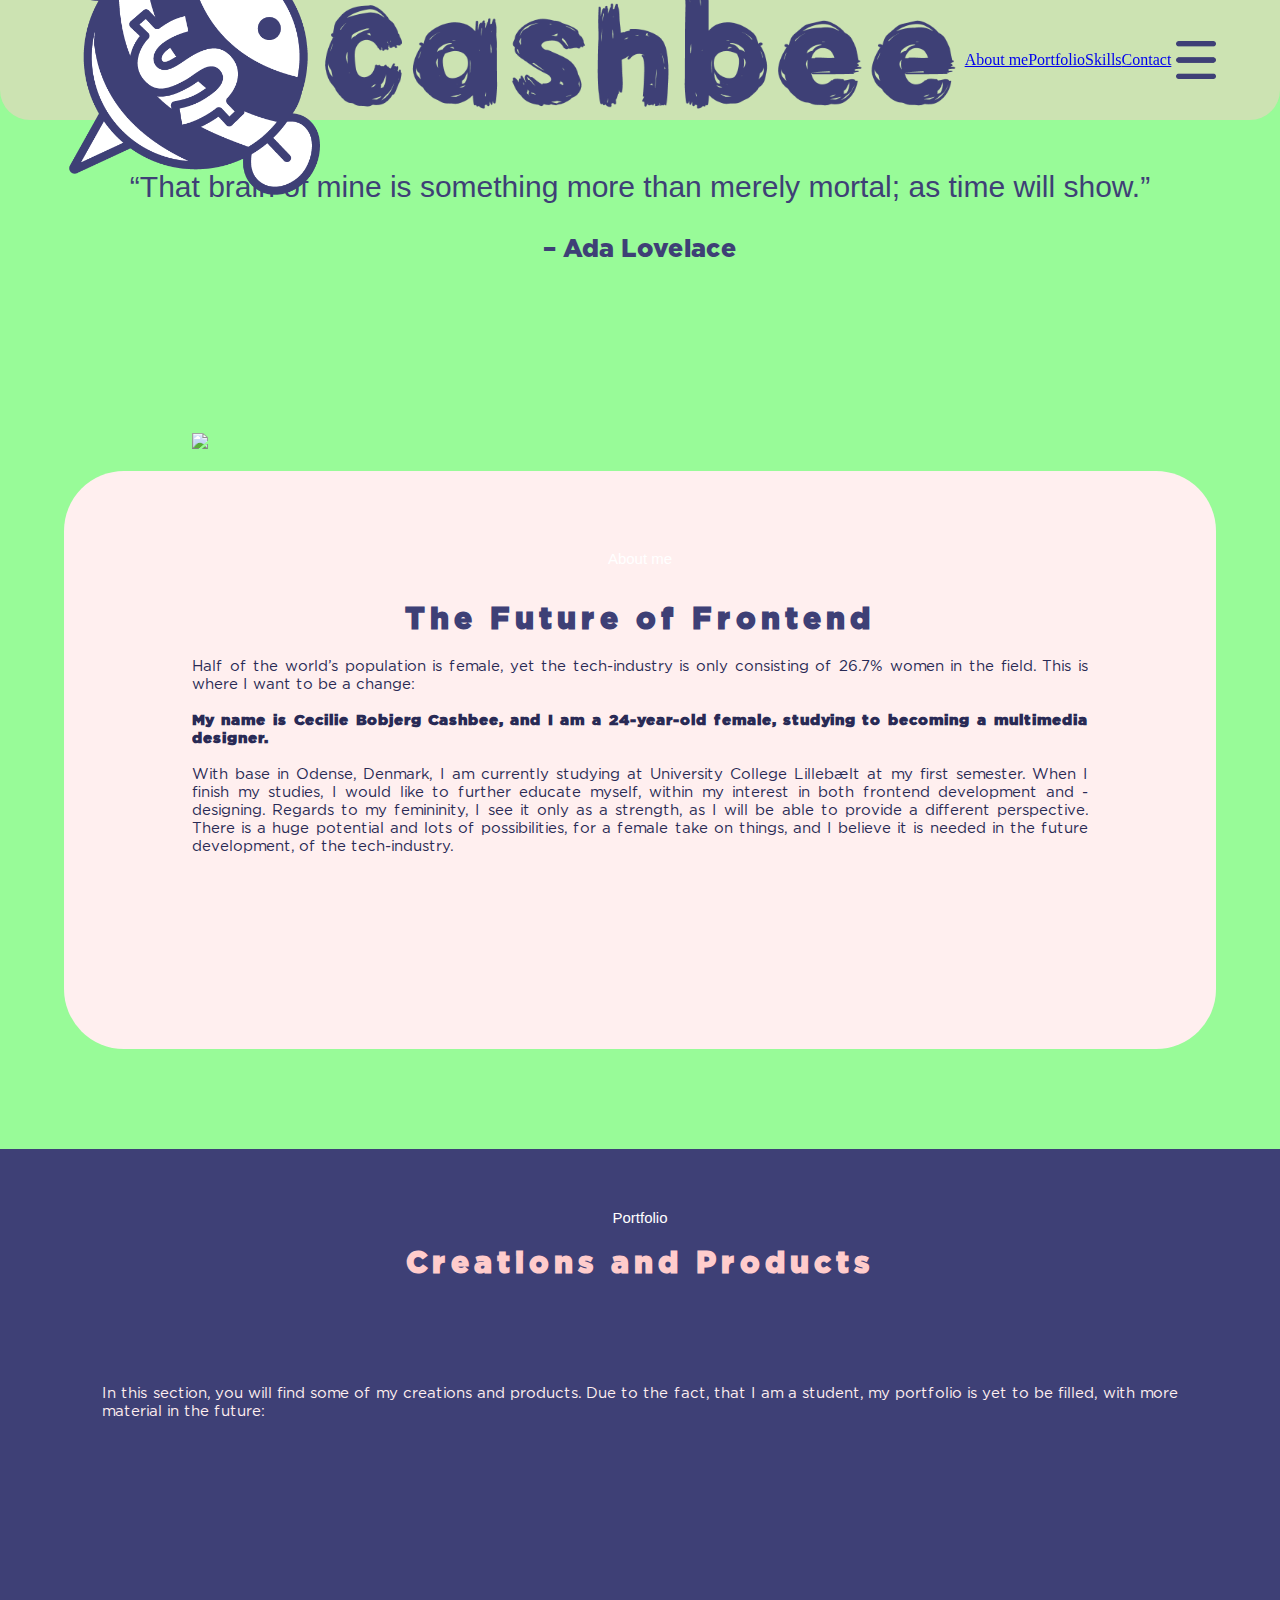
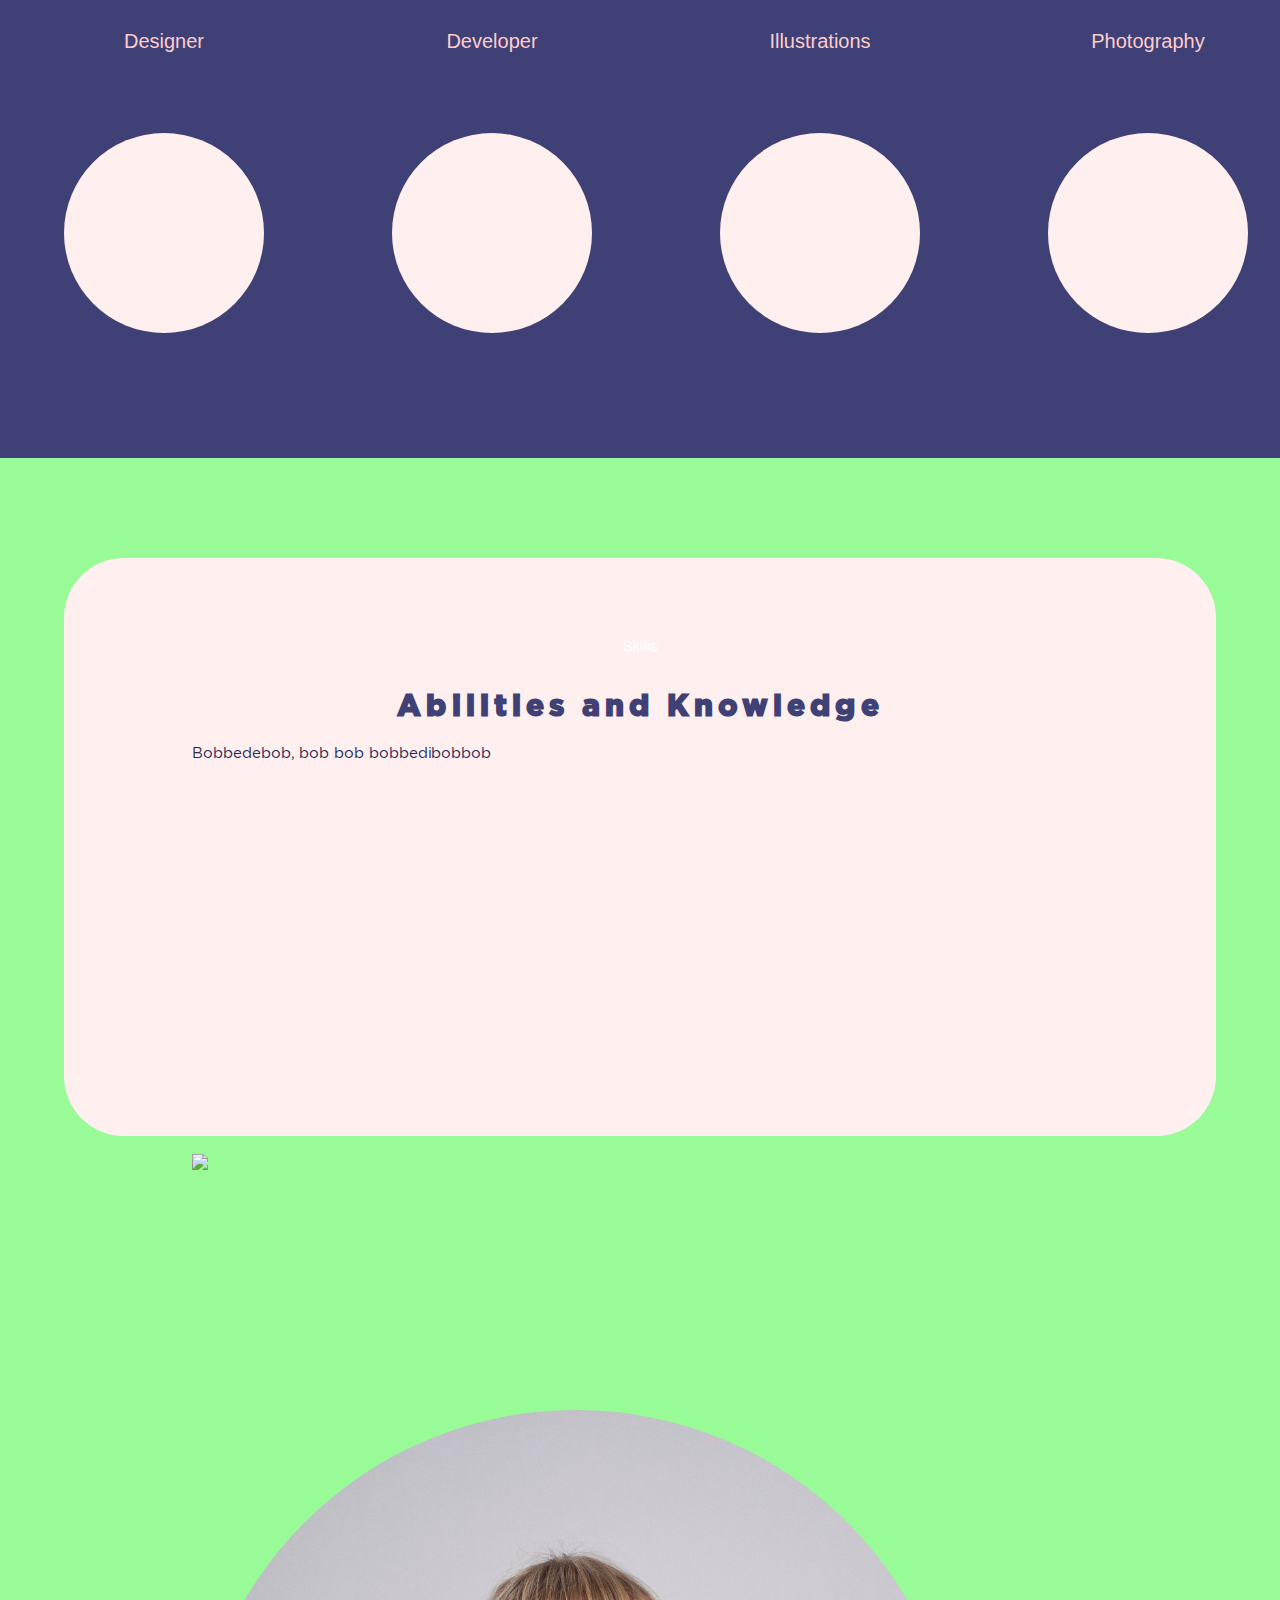
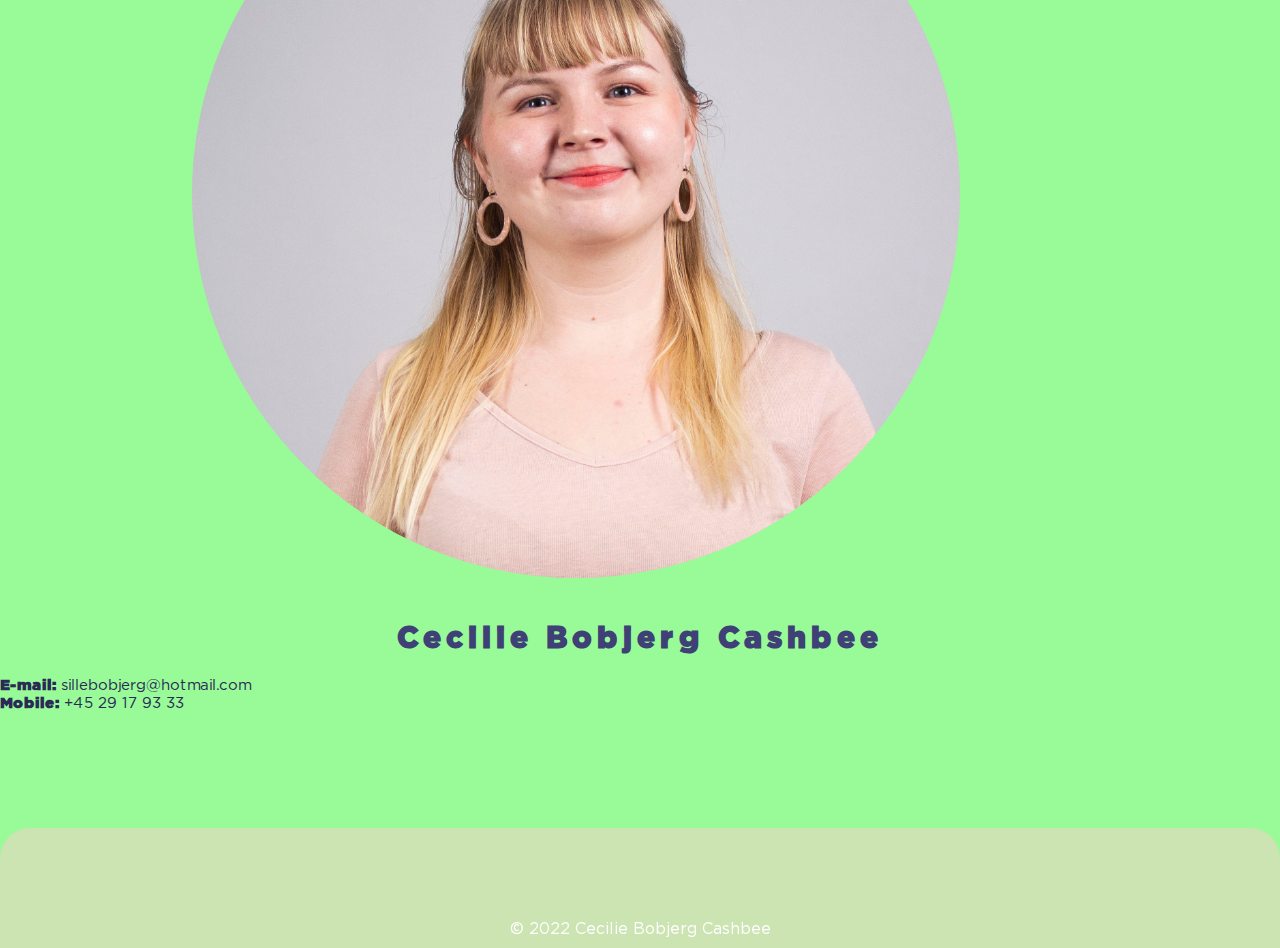
==== index.html @ dd7576c8 "Upload 1" ====
<!DOCTYPE html>
<html lang="en">

    <head>
        <meta charset="UTF-8">
        <meta http-equiv="X-UA-Compatible" content="IE=edge">
        <meta name="viewport" content="width=device-width, initial-scale=1.0">
        <meta name="description" content="Cecilie Bobjerg Cashbees multimediedesigner portfolie"/>

        <title>Frontpage | Cashbee Multimedia Designer</title>

       <link rel="stylesheet" href="style/main.css">
       <link rel="stylesheet" href="style/index.css">

       <script>          /*Font yoenpilsketch – Copy/pasted from Adobe Fonts*/
        (function(d) {
          var config = {
            kitId: 'smv8nkh',
            scriptTimeout: 3000,
            async: true
          },
          h=d.documentElement,t=setTimeout(function(){h.className=h.className.replace(/\bwf-loading\b/g,"")+" wf-inactive";},config.scriptTimeout),tk=d.createElement("script"),f=false,s=d.getElementsByTagName("script")[0],a;h.className+=" wf-loading";tk.src='https://use.typekit.net/'+config.kitId+'.js';tk.async=true;tk.onload=tk.onreadystatechange=function(){a=this.readyState;if(f||a&&a!="complete"&&a!="loaded")return;f=true;clearTimeout(t);try{Typekit.load(config)}catch(e){}};s.parentNode.insertBefore(tk,s)
        })(document);
        </script>
    </head>


    <body>
        <!--Baggrund-->
        <div id="baggrund"></div>

        <!--HEADER-->
        <header>        
            <!--Logo-->
            <a class="logo" href="#"><img id="logo-bee" src="img/logo-bee.png"><img id="logo-text" src="img/logo.png"></a>
            <!--Navigation-->
            <nav>
                <a href="#about-me">About me</a>
                <a href="#portfolio">Portfolio</a>
                <a href="#skills">Skills</a>
                <a id="con-but" href="#contact">Contact</a>
            </nav>
            <!--Burger-->
            <img id="burger" src="img/burger.png"/>   
        </header>

        <main>
            <!--Citat-->
            <p id="citat"><cite>“That brain of mine is something more than merely mortal; as time will show.” </cite> <br><br>– Ada Lovelace</p>
            
            <div class="space"></div>

            <!--About me-->
            <section id="about-me">
                <img class="portraet" src="img/about-me-edit.png">
                <div class="tekstboks1">
                    <h3>About me</h3>
                    <h1>The Future of Frontend</h1>
                    <p>Half of the world’s population is female, yet the tech-industry is only consisting of 26.7% women in the field. 
                        This is where I want to be a change: 
                        <br><br>
                        <b>My name is Cecilie Bobjerg Cashbee, and I am a 24-year-old female, studying to becoming a multimedia 
                        designer.</b>
                        <br><br>
                        With base in Odense, Denmark, I am currently studying at University College Lillebælt at my first semester. 
                        When I finish my studies, I would like to further educate myself, within my interest in both frontend development and -designing. 
                        Regards to my femininity, I see it only as a strength, as I will be able to provide a different perspective. 
                        There is a huge potential and lots of possibilities, for a female take on things, and I believe it is needed in the future development, of the tech-industry.</p>
                </div>
            </section>

            <div class="space"></div>

            <!--Portfolio-->
            <section id="portfolio">
                <div class="tekstboks2">
                    <h3>Portfolio</h3>
                    <h1>Creations and Products</h1>
                    <p>In this section, you will find some of my creations and products. 
                       Due to the fact, that I am a student, my portfolio is yet to be filled, with more material in the future:</p>
                    <!--Slider-->
                    <ul class="slider">
                        <li><h2>Designer</h2>
                            <a href="pages/designer.html">
                                <div class="slid-img"></div>
                            </a>
                        </li>
                        <li><h2>Developer</h2>
                            <a href="pages/developer.html">
                                <div class="slid-img"></div>
                            </a>
                        </li>
                        <li><h2>Illustrations</h2>
                            <a href="pages/illustrations.html">
                                <div class="slid-img"></div>
                            </a>
                        </li>
                        <li><h2>Photography</h2>
                            <a href="pages/photography.html">
                                <div class="slid-img"></div>
                            </a>
                        </li>
                    </ul>
                </div>
            </section>

            <div class="space"></div>

            <!--Skills-->
            <section id="skills">
                <div class="tekstboks1">
                    <h3>Skills</h3>
                    <h1>Abilities and Knowledge</h1>
                    <p>Bobbedebob, bob bob bobbedibobbob</p>
                </div>
                <div>
                    <img class="portraet" src="img/skills-edit.png">
                    <!--<img class="portraet" src="img/skills-frame.png">-->
                </div>
            </section>

            <div class="space2"></div>

            <section id="contact">
                <img class="portraet" id="con-por" src="img/portraet.jpg" alt="portrait">
                <h1>Cecilie Bobjerg Cashbee</h1>
                <p><b>E-mail: </b>sillebobjerg@hotmail.com
                <br><b>Mobile: </b>+45 29 17 93 33</p>
            </section>

            <div class="space"></div>
        </main>
        
        <footer>
            © 2022 Cecilie Bobjerg Cashbee
        </footer>
    </body>
---- style/main.css ----
/*MAIN STYLES*/

/*BODY*/
  *{
    box-sizing: border-box;
  }

  html {
    scroll-behavior: smooth;
  }
  
  body {
    background-color: rgb(255, 228, 228); 
    margin: 0;
    }

  .space {
    height: 100px;
  }

  .space2 {
    height: 200px;
  }
    
  /*Baggrund*/
  #baggrund {
    background-image: url(../img/blomster.png);
    background-repeat: no-repeat;
    background-size: cover;
    position: absolute;
    top: 0;
    z-index: -1;
    width: 100vw;
    height: 150vh;
    mask-image: linear-gradient(black 25%, transparent 50%);
  }


/*TYPOGRAPHY*/

    /*Fonts*/
    @font-face {
      font-family: GothamBook;
      src: url(../font/Gotham-Book.ttf);
    }
    
  @font-face {
      font-family: GothamBookIt;
      src: url(../font/Gotham-BookItalic.ttf);
    }
    
  @font-face {
      font-family: GothamBlack;
      src: url(../font/Gotham-Black.ttf);
    }
    
  @font-face {
      font-family: GothamUltra;
      src: url(../font/Gotham-Ultra.ttf);
    }
  
    /*Text style*/
    h1 {
      font-family: GothamBlack;
      font-size: 30px;
      color: #3E4076;
      letter-spacing: 5px;
      text-align: center;
    }

    h2 {
      font-family: yeonpilsketch,sans-serif;
      font-weight: 400;
      font-style: normal;
      font-size: 20px;
      color: #FFCCCC;
    }

    h3 {
      font-family: yeonpilsketch,sans-serif;
      font-weight: 400;
      font-style: normal;
      font-size: 15px;
      color: white;
      text-align: center;
    }

    p {
      font-family: GothamBook;
      font-size: 15px;
      color: #292A55;

    }

    b {
      font-family: GothamBlack;
    }



  /*HEADER*/    
      header {
        background-color: #ffcccc80;
        position: sticky; 
        backdrop-filter: blur(8px); 
        -webkit-backdrop-filter: blur(8px);

        border-style: none;
        border-bottom-left-radius: 30px;
        border-bottom-right-radius: 30px;

        width: 100vw;
        height: 120px;
        top: 0;
        padding: 50px 5vw;

        display: flex;
        justify-content: space-between;
        align-items: center;
      } 

      /*Logo*/
      .logo {
          display: inline-flex;
          align-items: center;
      }

      #logo-bee {
          width: 20vw;
      }

      #logo-text {
          width: 50vw;
      }

      /*Navigation*/
      nav {
          display: none;
      }
      /*Burger*/
      #burger {
          width: 40px;
      }


      .contact {
        background-color: #FFCCCC;
        border-radius: 60px;
        width: 85vw;
        height: auto;
        margin: auto;
        padding: 5vw;
        display: flex;
        flex-direction: column;
        align-items: center;
    }
  
/*CONTACT*/
    .contact p {
        margin: 8vw;
    }
    
    #con-por {
        border-style: none;
        border-radius: 50%;
        width: 90vw;
    }
    
    .contact h1 {
        font-size: 20px;
    }

/*FOOTER*/
      footer {
        background-color: #ffcccc80;
        backdrop-filter: blur(8px); 
        -webkit-backdrop-filter: blur(8px);

        border-style: none;
        border-top-left-radius: 30px;
        border-top-right-radius: 30px;

        width: 100vw;
        height: 120px;

        font-family: GothamBook;
        color: white;
        display: flex;
        justify-content: center;
        align-items: flex-end;
        padding-bottom: 1vh;
      }
---- style/index.css ----
/*CONTENT STYLES – Index*/

/*Citat*/
    #citat {
        text-align: center;
        color: #3E4076;
        font-family: GothamBlack;
        font-size: 25px;
        margin: 50px;
    }

    cite {
        font-family: yeonpilsketch,sans-serif;
        font-weight: 400;
        font-style: normal;
        font-size: 30px;
    }


/*About me*/
    .portraet {
        width: 100vw;
        height: auto;
        padding: 2vh 15vw;
    }

    .tekstboks1 {
        background-color: #FFEFEF;
        border-radius: 60px;
        width: 90vw;
        height: auto;
        margin: auto;
        padding: 5vw;
        display: flex;
        flex-direction: column;
        align-items: center;
    }

    .tekstboks1 p {
        margin: auto;
        margin-bottom: 3vh;
        text-align: justify;
        width: 70vw;
        height: 300px;
        overflow: scroll;
    }


/*Portfolio*/
    #portfolio {
        background-color: #3E4076;
        padding: 5vh 0vh;
    }
        
    .tekstboks2 {
        width: 100vw;
        height: auto;
    }
    
    .tekstboks2 h1 {
        color: #FFCCCC;
    }

    .tekstboks2 p {
        margin: 8vw;
        padding-bottom: 10vh;
        color: #FFEFEF;
        text-align: justify;
    }

    /*Slider*/
        .slider {
            list-style: none;
            padding: 0;
            display: flex;
            flex-direction: row;
            overflow:scroll;
        }

        .slider li {
            display: flex;
            flex-direction: column;
            align-items: center;
        }

        .slid-img {
            background-color:#FFEFEF;
            border-style: none;
            border-radius: 50%;
            width: 200px;
            height: 200px;
            margin: 5vw;
        }

        .slid-img:hover {
            background-color: white;
        }


/*Mobile – Based on iPhone 8+ (414 x 736)*/
@media screen and (min-width: 415px) {
    
    body {
        background-color: lightblue;
    }

    nav {
        display: flex;
    }
}

/*Tablet – Based on iPad (768 x 1024)*/
@media screen and (min-width: 769px) {
    body {
        background-color: palegoldenrod;
    }
    
}


/* Desktop 1 – Based on Web 1920 (1080 x 1920)*/
@media screen and (min-width: 1081px) {
    body {
        background-color: palegreen;
    }
}


/*Desktop 2 – Based on MacBook Pro 2021 (1890 x 3024)*/
@media screen and (min-width: 1891px) {
    body {
        background-color: plum;
    }
}
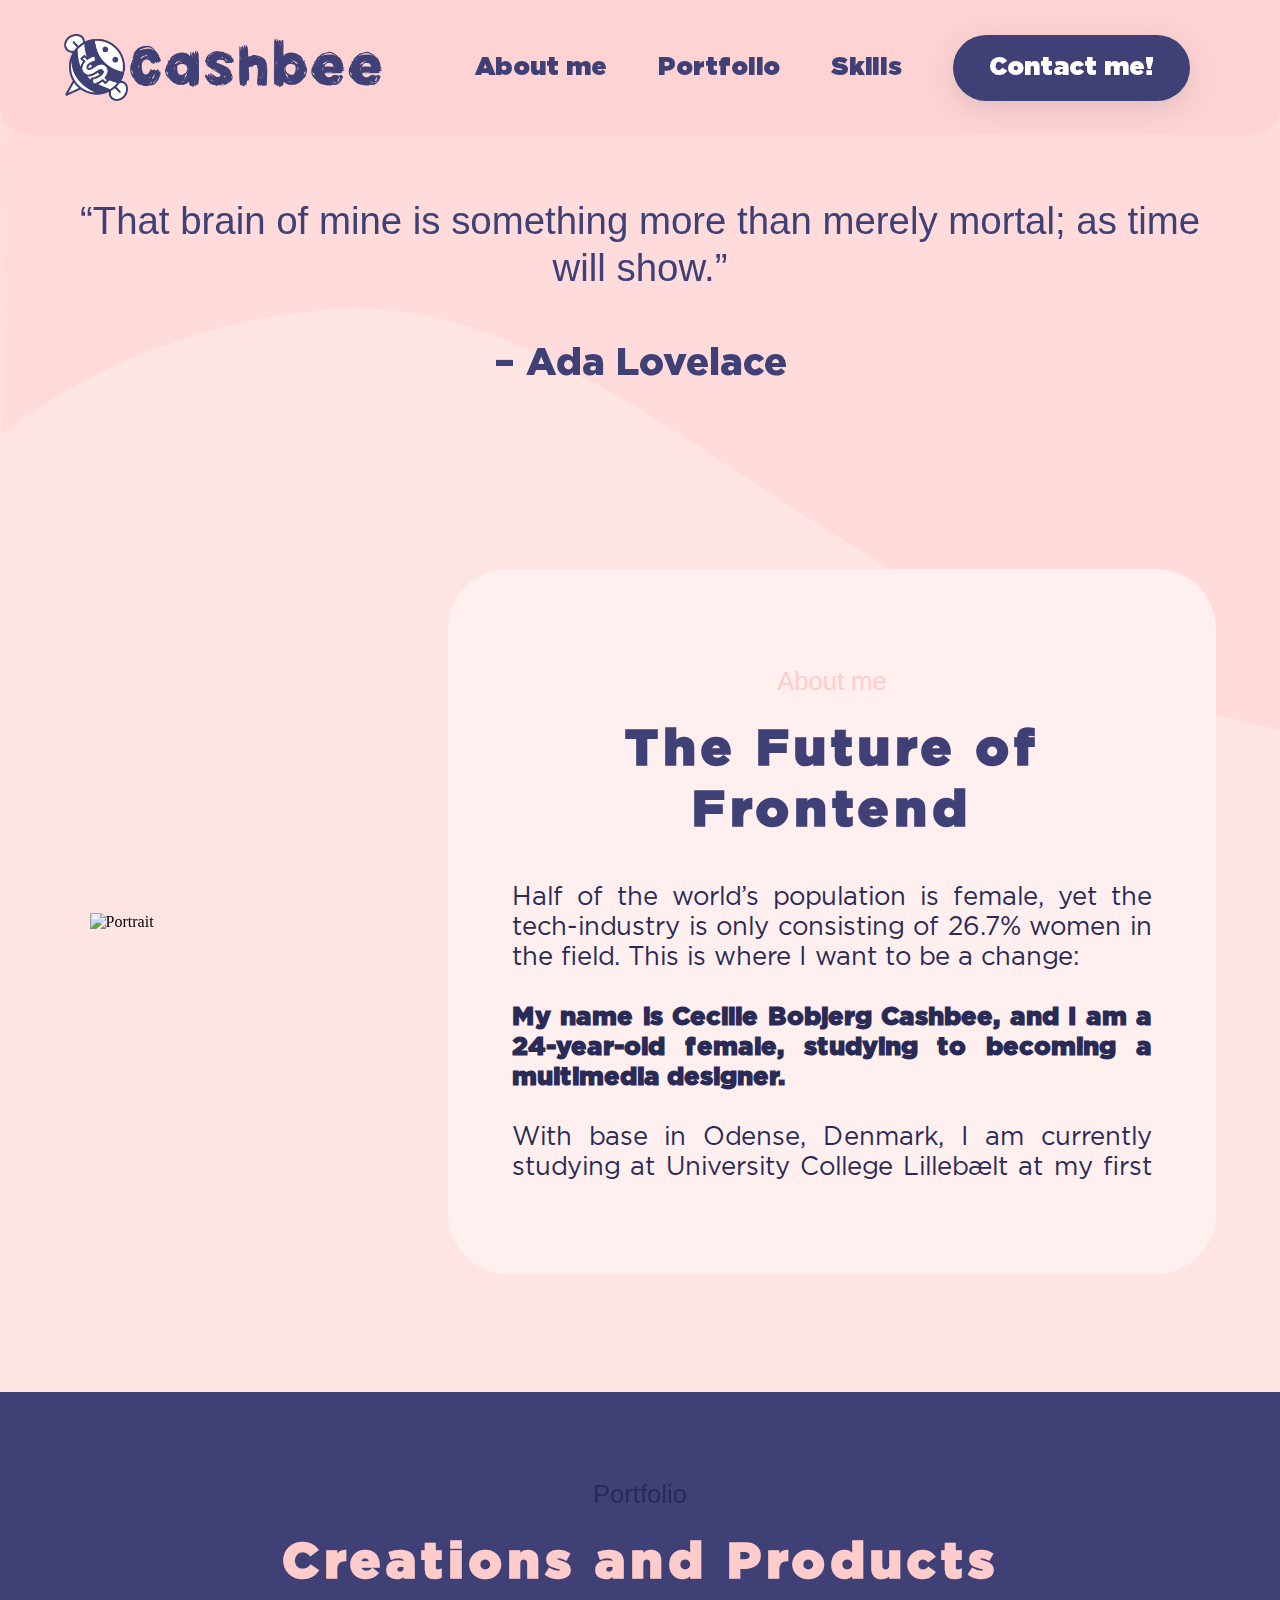
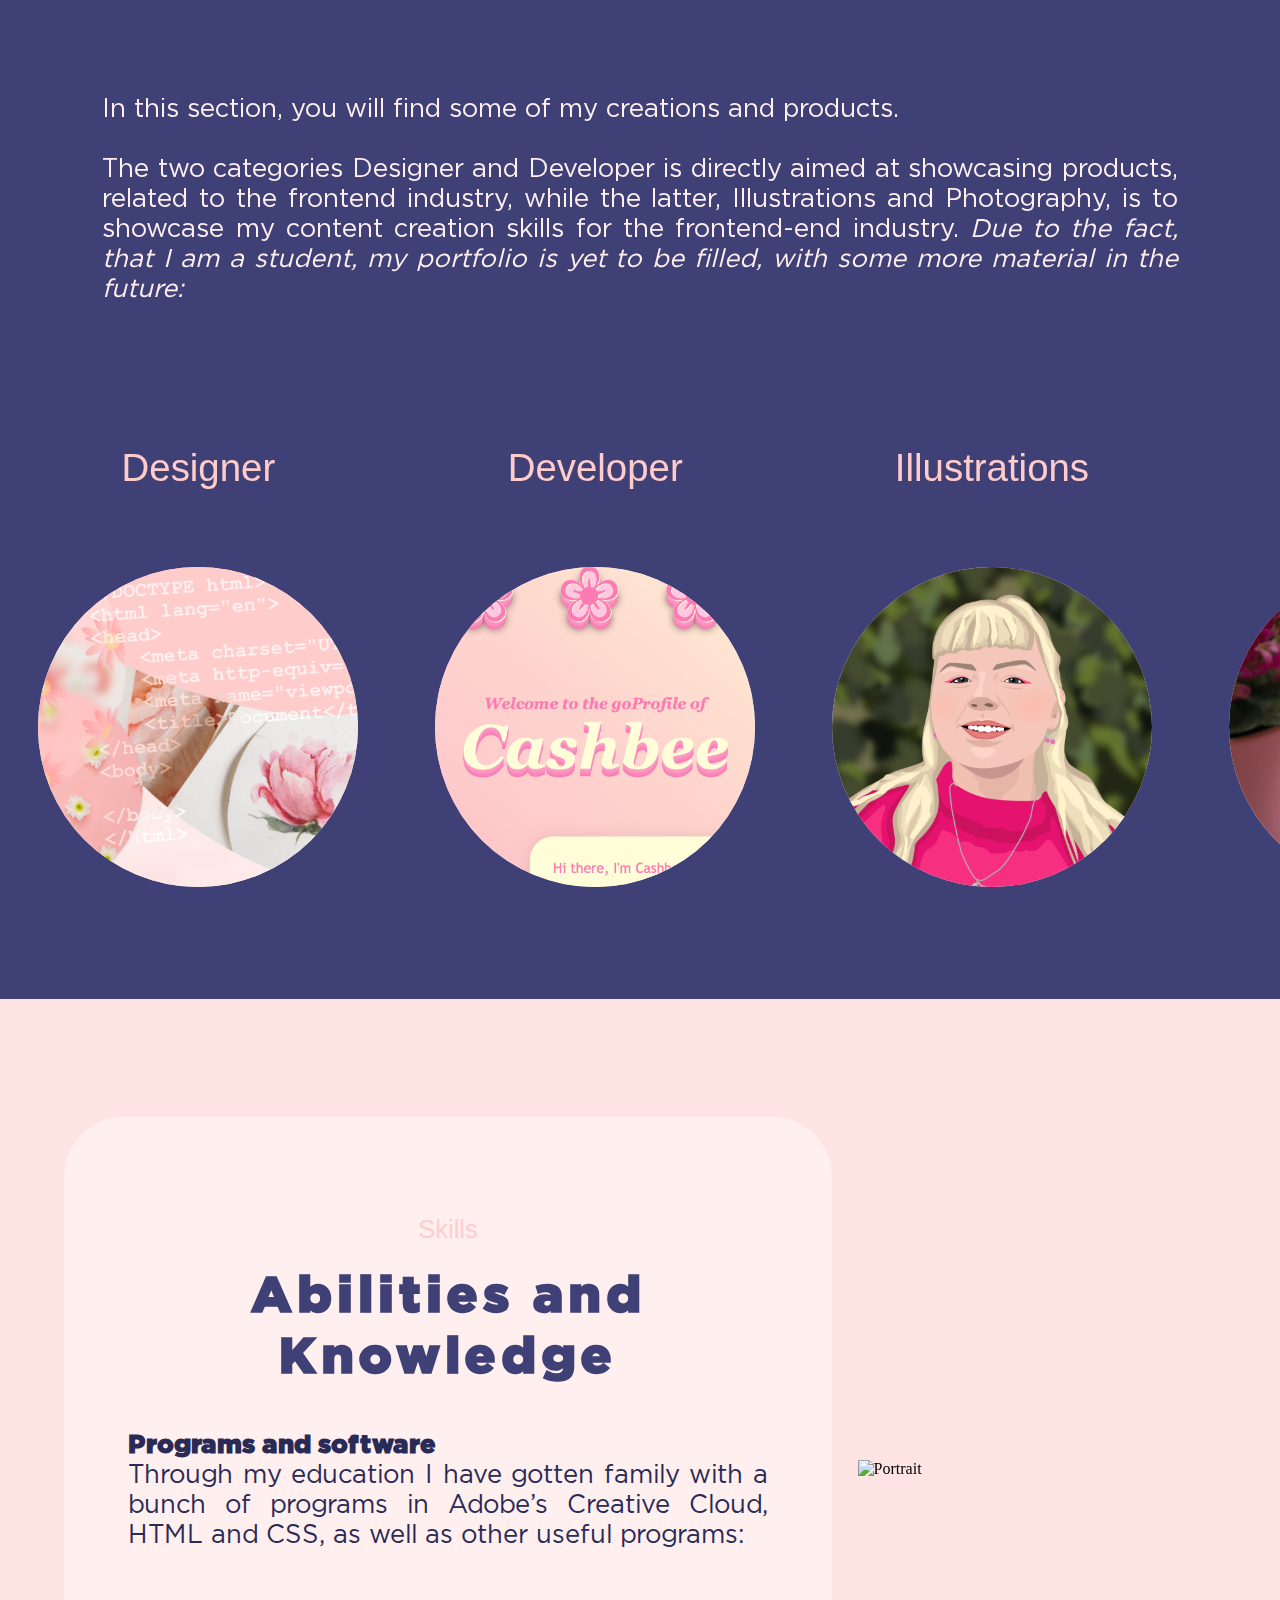
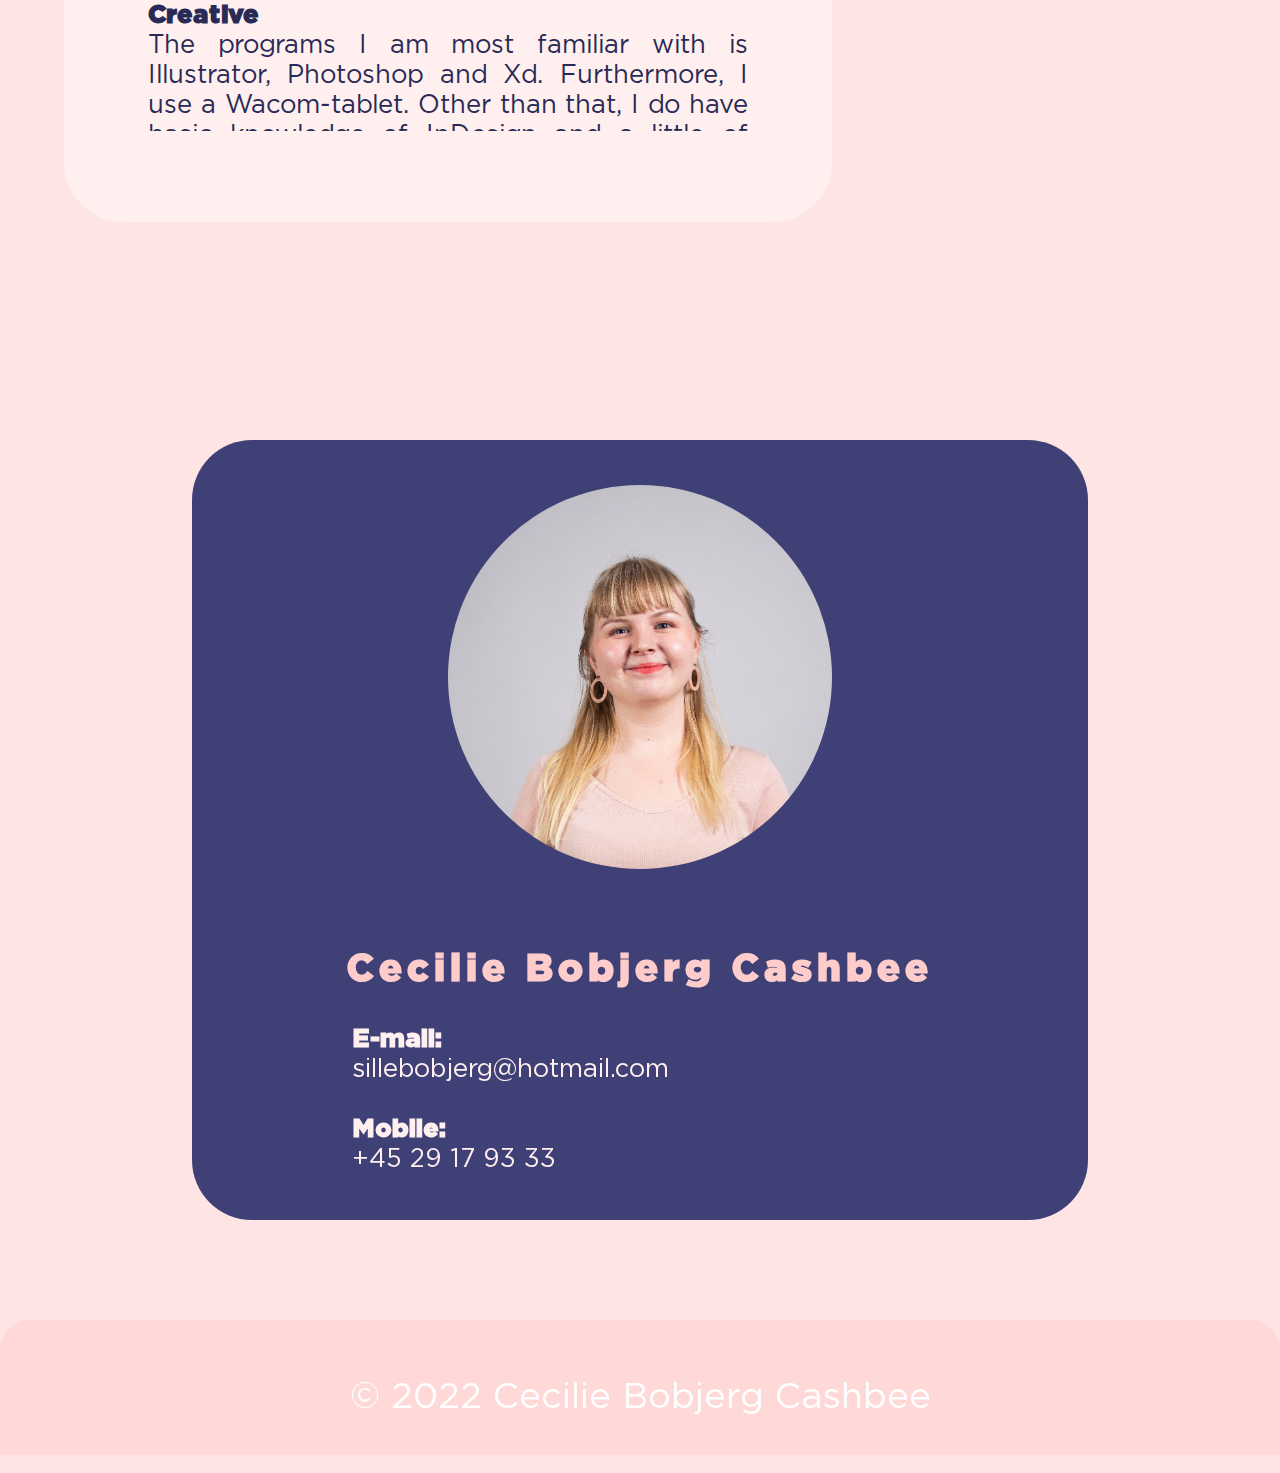
==== commit 196225e6: "Cashbee.dk – Jan 2023" ====
--- a/index.html
+++ b/index.html
@@ -1,16 +1,16 @@
 <!DOCTYPE html>
 <html lang="en">
 
+<!--H! kan kun bruges én gang på siden!!-->
     <head>
         <meta charset="UTF-8">
         <meta http-equiv="X-UA-Compatible" content="IE=edge">
         <meta name="viewport" content="width=device-width, initial-scale=1.0">
-        <meta name="description" content="Cecilie Bobjerg Cashbees multimediedesigner portfolie"/>
+        <meta name="description" content="Cecilie Bobjerg Cashbees multimediedesigner portfolie">
 
         <title>Frontpage | Cashbee Multimedia Designer</title>
 
        <link rel="stylesheet" href="style/main.css">
-       <link rel="stylesheet" href="style/index.css">
 
        <script>          /*Font yoenpilsketch – Copy/pasted from Adobe Fonts*/
         (function(d) {
@@ -28,22 +28,25 @@
     <body>
         <!--Baggrund-->
         <div id="baggrund"></div>
+        <div id="header-path"></div>
+        
 
         <!--HEADER-->
         <header>        
             <!--Logo-->
-            <a class="logo" href="#"><img id="logo-bee" src="img/logo-bee.png"><img id="logo-text" src="img/logo.png"></a>
+            <a class="logo" href="#"><img id="logo-bee" src="img/logo-bee.png" alt="Cashbee.dk logo"><img id="logo-text" src="img/logo.png" alt="Cashbee.dk logo text"></a>
+            <!--Burger-->
+            <a href="pages/burger.html"><img id="burger" src="img/burger.png" alt="Burger navigation"></a>
             <!--Navigation-->
             <nav>
                 <a href="#about-me">About me</a>
                 <a href="#portfolio">Portfolio</a>
                 <a href="#skills">Skills</a>
-                <a id="con-but" href="#contact">Contact</a>
+                <a id="con-but" href="#contact">Contact me!</a>
             </nav>
-            <!--Burger-->
-            <img id="burger" src="img/burger.png"/>   
         </header>
 
+        <!--INDHOLD-->
         <main>
             <!--Citat-->
             <p id="citat"><cite>“That brain of mine is something more than merely mortal; as time will show.” </cite> <br><br>– Ada Lovelace</p>
@@ -52,10 +55,10 @@
 
             <!--About me-->
             <section id="about-me">
-                <img class="portraet" src="img/about-me-edit.png">
+                <img id="about-por" src="img/about-me-edit.png" alt="Portrait">
                 <div class="tekstboks1">
-                    <h3>About me</h3>
-                    <h1>The Future of Frontend</h1>
+                    <h4>About me</h4>
+                    <h2>The Future of Frontend</h2>
                     <p>Half of the world’s population is female, yet the tech-industry is only consisting of 26.7% women in the field. 
                         This is where I want to be a change: 
                         <br><br>
@@ -74,30 +77,31 @@
             <!--Portfolio-->
             <section id="portfolio">
                 <div class="tekstboks2">
-                    <h3>Portfolio</h3>
-                    <h1>Creations and Products</h1>
-                    <p>In this section, you will find some of my creations and products. 
-                       Due to the fact, that I am a student, my portfolio is yet to be filled, with more material in the future:</p>
+                    <h4>Portfolio</h4>
+                    <h2>Creations and Products</h2>
+                    <p>In this section, you will find some of my creations and products.<br><br>
+                        The two categories Designer and Developer is directly aimed at showcasing products, related to the frontend industry, while the latter, Illustrations and Photography, is to showcase my content creation skills for the frontend-end industry. <i>Due to the fact, that I am a student, my portfolio is yet to be filled, with some more material in the future:</i>
+                        </p>
                     <!--Slider-->
                     <ul class="slider">
-                        <li><h2>Designer</h2>
+                        <li><h3>Designer</h3>
                             <a href="pages/designer.html">
-                                <div class="slid-img"></div>
+                                <img class="slid-img" src="img/slider/des-port.png" alt="Designer portfolio page">
                             </a>
                         </li>
-                        <li><h2>Developer</h2>
+                        <li><h3>Developer</h3>
                             <a href="pages/developer.html">
-                                <div class="slid-img"></div>
+                                <img class="slid-img" src="img/slider/dev-port.png" alt="Developer portfolio page">
                             </a>
                         </li>
-                        <li><h2>Illustrations</h2>
+                        <li><h3>Illustrations</h3>
                             <a href="pages/illustrations.html">
-                                <div class="slid-img"></div>
+                                <img class="slid-img" src="img/slider/ill-port.png" alt="Illustrations portfolio page">
                             </a>
                         </li>
-                        <li><h2>Photography</h2>
+                        <li><h3>Photography</h3>
                             <a href="pages/photography.html">
-                                <div class="slid-img"></div>
+                                <img class="slid-img" src="img/slider/pho-port.png" alt="Photography portfolio page">
                             </a>
                         </li>
                     </ul>
@@ -109,29 +113,86 @@
             <!--Skills-->
             <section id="skills">
                 <div class="tekstboks1">
-                    <h3>Skills</h3>
-                    <h1>Abilities and Knowledge</h1>
-                    <p>Bobbedebob, bob bob bobbedibobbob</p>
+                    <h4>Skills</h4>
+                    <h2>Abilities and Knowledge</h2>
+                    <p><b>Programs and software</b><br>
+                    Through my education I have gotten family with a bunch of programs in Adobe’s Creative Cloud, HTML and CSS, as well as other useful programs: <br><br>
+                    
+                    <span class="indent">
+                        <b>Creative</b><br>
+                        The programs I am most familiar with is Illustrator, Photoshop and Xd. Furthermore, I use a Wacom-tablet. Other than that, I do have basic knowledge of InDesign and a little of Lightroom Classic.<br><br>
+                        <b>Development</b><br>
+                        As a first-timer with coding, I will rate myself as pretty good at HTML5 and CSS3, compared to that I just learned it. I am using Visual Studio Code as my preferred IDE. For CMS-systems I have basic knowledge of WordPress. Other software that I have a little knowledge about is FileZilla, CodePen and GitHub.<br><br>
+                    </span>
+                    
+                    <b>Education</b><br>
+                    As mentioned, I am studying to become a multimedia designer. However, I would like to mention, that do have some knowledge from previous education. The most relevant classes include marketing, business economics, visual merchandising, entrepreneurship, and rhetoric. For languages, I am fluent in Danish, as it is my first language, close to fluent in English, and knows the basics of French – grammatically better, than spoken.
+                    </p>
                 </div>
-                <div>
-                    <img class="portraet" src="img/skills-edit.png">
-                    <!--<img class="portraet" src="img/skills-frame.png">-->
-                </div>
+                
+                <img id="skills-por" src="img/skills-edit.png" alt="Portrait">
             </section>
 
             <div class="space2"></div>
 
             <section id="contact">
-                <img class="portraet" id="con-por" src="img/portraet.jpg" alt="portrait">
-                <h1>Cecilie Bobjerg Cashbee</h1>
-                <p><b>E-mail: </b>sillebobjerg@hotmail.com
-                <br><b>Mobile: </b>+45 29 17 93 33</p>
+                <img id="contact-por" src="img/portraet.jpg" alt="portrait">
+                <h2>Cecilie Bobjerg Cashbee</h2>
+                <p>
+                    <b>E-mail:</b><br> sillebobjerg@hotmail.com<br><br>
+                    <b>Mobile:</b><br> +45 29 17 93 33
+                </p>
             </section>
 
             <div class="space"></div>
         </main>
         
         <footer>
-            © 2022 Cecilie Bobjerg Cashbee
+            <p>© 2022 Cecilie Bobjerg Cashbee</p>
         </footer>
-    </body>+
+        <!-- 600px – SVG-kode fra Adobe Illustrator-->
+        <svg height="0" width="0">
+            <defs>
+                <clipPath id="svg-s">
+                    <path class="st0" d="M0,0l0.4,174c0,0,52.4-45.3,133.8-50.4C251.7,116.1,346.5,271.4,546,298c130.7,17.4,254-86.3,254-86.3L799.3,0
+	                H0z"/>  
+                </clipPath>
+            </defs>
+        </svg>
+        
+        <!-- 800px – SVG-kode fra Adobe Illustrator-->
+        <svg height="0" width="0">
+            <defs>
+                <clipPath id="svg-m">
+                    <path class="st0" d="M0,0l0.5,217.5c0,0,65.5-56.6,167.3-63.1c146.8-9.3,265.3,184.8,514.7,218.1C845.9,394.3,1000,264.7,1000,264.7
+	                L999.2,0H0z"/>
+                </clipPath>
+            </defs>
+        </svg>
+
+        <!-- 1000px – SVG-kode fra Adobe Illustrator-->
+        <svg height="0" width="0">
+            <defs>
+                <clipPath id="svg-l">
+                    <path class="st0" d="M0,0l1,435c0,0,131-113.2,334.6-126.1C629.2,290.2,866.2,678.5,1365,745.1c326.8,43.6,635-215.6,635-215.6
+	                L1998.3,0H0z"/>
+                </clipPath>
+            </defs>
+        </svg>
+
+        <!-- 2000px – SVG-kode fra Adobe Illustrator-->
+        <svg height="0" width="0">
+            <defs>
+                <clipPath id="svg-xl">
+                    <path class="st0" d="M0,0l1.5,652.5c0,0,196.5-169.8,501.9-189.1c440.4-28,795.9,554.4,1544.1,654.3
+	                C2537.7,1183,3000,794.2,3000,794.2L2997.5,0H0z"/>
+                </clipPath>
+            </defs>
+        </svg>
+
+    </body>
+    
+    </html>
+
+    
--- a/style/main.css
+++ b/style/main.css
@@ -1,6 +1,6 @@
-/*MAIN STYLES*/
-
-/*BODY*/
+/*MAIN STYLE*/
+
+  /*BODY*/
   *{
     box-sizing: border-box;
   }
@@ -12,7 +12,7 @@
   body {
     background-color: rgb(255, 228, 228); 
     margin: 0;
-    }
+  }
 
   .space {
     height: 100px;
@@ -21,8 +21,13 @@
   .space2 {
     height: 200px;
   }
-    
-  /*Baggrund*/
+   
+  
+  /*BACKGROUND*/
+  #header-path {
+    display: none;
+  }
+
   #baggrund {
     background-image: url(../img/blomster.png);
     background-repeat: no-repeat;
@@ -36,25 +41,25 @@
   }
 
 
-/*TYPOGRAPHY*/
+  /*TYPOGRAPHY*/
 
     /*Fonts*/
     @font-face {
       font-family: GothamBook;
       src: url(../font/Gotham-Book.ttf);
     }
-    
-  @font-face {
+      
+    @font-face {
       font-family: GothamBookIt;
       src: url(../font/Gotham-BookItalic.ttf);
     }
-    
-  @font-face {
+      
+    @font-face {
       font-family: GothamBlack;
       src: url(../font/Gotham-Black.ttf);
     }
-    
-  @font-face {
+      
+    @font-face {
       font-family: GothamUltra;
       src: url(../font/Gotham-Ultra.ttf);
     }
@@ -62,131 +67,701 @@
     /*Text style*/
     h1 {
       font-family: GothamBlack;
-      font-size: 30px;
+      font-size: 8vw;
+      color: #FFCCCC;
+      letter-spacing: 5px;
+      text-align: center;
+    }
+    
+    h2 {
+      font-family: GothamBlack;
+      font-size: 8vw;
       color: #3E4076;
       letter-spacing: 5px;
       text-align: center;
-    }
-
-    h2 {
-      font-family: yeonpilsketch,sans-serif;
-      font-weight: 400;
-      font-style: normal;
-      font-size: 20px;
-      color: #FFCCCC;
     }
 
     h3 {
       font-family: yeonpilsketch,sans-serif;
       font-weight: 400;
       font-style: normal;
-      font-size: 15px;
-      color: white;
+      font-size: 6vw;
+      color: #FFCCCC;
+    }
+
+    h4 {
+      font-family: yeonpilsketch,sans-serif;
+      font-weight: 400;
+      font-style: normal;
+      font-size: 5vw;
+      color: #FFCCCC;
+      text-align: center;
+      margin-bottom: -20px;
+    }
+
+    h5 {
+      font-family: yeonpilsketch,sans-serif;
+      font-weight: 400;
+      font-style: normal;
+      font-size: 8vw;
+      color: #3E4076;
       text-align: center;
     }
 
     p {
       font-family: GothamBook;
-      font-size: 15px;
+      font-size: 4vw;
       color: #292A55;
-
     }
 
     b {
       font-family: GothamBlack;
     }
 
-
+    .indent {
+      display: block;
+      margin: 20px;
+    }
+
+
+  /*BOXES & SLIDERS*/
+
+    /*Textboxes*/
+    .tekstboks1 {
+      background-color: #FFEFEF;
+      border-radius: 60px;
+      width: 90vw;
+      height: auto;
+      margin: auto;
+      padding: 5vw;
+      display: flex;
+      flex-direction: column;
+      align-items: center;
+    }
+
+    .tekstboks1 p {
+      margin: auto;
+      margin-bottom: 3vh;
+      text-align: justify;
+      width: 70vw;
+      height: 300px;
+      overflow: scroll;
+    }
+        
+    .tekstboks2 {
+      width: 100vw;
+      height: auto;
+    }
+
+    .tekstboks2 h4 {
+        color: #292A55;
+    }
+
+    .tekstboks2 h2 {
+        color: #FFCCCC;
+    }
+
+    .tekstboks2 p {
+        margin: 8vw;
+        padding-bottom: 10vh;
+        color: #FFEFEF;
+        text-align: justify;
+    }
+
+    .tekstboks1-port {
+      background-color: #FFEFEF;
+      border-radius: 60px;
+      width: 90vw;
+      height: auto;
+      margin: auto;
+      padding: 5vw;
+      display: flex;
+      flex-direction: column;
+      align-items: center;
+      padding-top: 5vh;
+    }
+
+    .tekstboks1-port p {
+      margin: auto;
+      margin-bottom: 3vh;
+      text-align: justify;
+      width: 70vw;
+      height: 300px;
+      overflow: scroll;
+      overflow: auto;
+      height: auto;
+    }
+    
+    /*Sliders*/
+    .slider {
+      list-style: none;
+      padding: 0;
+      display: flex;
+      flex-direction: row;
+      overflow: scroll;
+    }
+
+    .slider li {
+      display: flex;
+      flex-direction: column;
+      align-items: center;
+    }
+
+    .slid-img {
+      background-color:#FFEFEF;
+      background-size: cover;
+      border-style: none;
+      border-radius: 50%;
+      width: 75vw;
+      height: 75vw;
+      margin: 10vw;
+    }
+
+    .slid-img:hover {
+      background-color: white;
+    }
+
+    .slider-port {
+      list-style: none;
+      padding: 0;
+      display: flex;
+      flex-direction: row;
+      overflow: scroll;
+      width: 75vw;
+    }
 
   /*HEADER*/    
-      header {
-        background-color: #ffcccc80;
-        position: sticky; 
-        backdrop-filter: blur(8px); 
-        -webkit-backdrop-filter: blur(8px);
-
-        border-style: none;
-        border-bottom-left-radius: 30px;
-        border-bottom-right-radius: 30px;
-
-        width: 100vw;
-        height: 120px;
-        top: 0;
-        padding: 50px 5vw;
-
-        display: flex;
-        justify-content: space-between;
-        align-items: center;
-      } 
-
-      /*Logo*/
-      .logo {
-          display: inline-flex;
-          align-items: center;
+  header {
+    background-color: #ffcccc80;
+    position: sticky; 
+    backdrop-filter: blur(8px); 
+    -webkit-backdrop-filter: blur(8px);
+
+    border-style: none;
+    border-bottom-left-radius: 30px;
+    border-bottom-right-radius: 30px;
+
+    width: 100vw;
+    height: 15vh;
+    top: 0;
+    padding: 50px 5vw;
+
+    display: flex;
+    justify-content: space-between;
+    align-items: center;
+  } 
+
+    /*Logo*/
+    .logo {
+      display: inline-flex;
+      align-items: center;
+    }
+
+    #logo-bee {
+      width: 20vw;
+    }
+
+    #logo-text {
+      width: 50vw;
+    }
+
+    /*Navigation*/
+    nav {
+      display: none;
+    }
+
+    /*Burger*/
+    #burger {
+      width: 10vw;
+    }
+
+  /*CONTACT*/ 
+  #contact {
+    background: #3E4076;
+    border-radius: 60px;
+    width: 90vw;
+    height: auto;
+    margin: auto;
+    padding: 5vw;
+    display: flex;
+    flex-direction: column;
+    align-items: center;
+  }
+
+  #contact-por {
+    width: 90vw;
+    height: auto;
+    padding: 5vh 15vw;
+    border-radius: 50%;
+  }
+
+  #contact h2 {
+    color: #FFCCCC;
+    font-size: 6vw;
+  }
+
+  #contact p {
+    color: #FFEFEF;
+    margin: auto;
+    margin-bottom: 5vh;
+    width: 65vw;
+    height: auto;
+  }
+
+
+  /*FOOTER*/
+  footer {
+    background-color: #ffcccc80;
+    backdrop-filter: blur(8px); 
+    -webkit-backdrop-filter: blur(8px);
+
+    border-style: none;
+    border-top-left-radius: 30px;
+    border-top-right-radius: 30px;
+
+    width: 100vw;
+    height: 15vh;
+
+    display: flex;
+    justify-content: center;
+    align-items: flex-end;
+  }
+
+  footer p {
+    color: white;
+    font-size: 4vh;
+  }
+
+
+
+
+
+/*PAGES STYLE*/
+
+  /*INDEX*/
+
+    /*Quote*/
+    #citat {
+    text-align: center;
+    color: #3E4076;
+    font-family: GothamBlack;
+    font-size: 6vw;
+    margin: 5vw;
+    }
+
+    cite {
+    font-family: yeonpilsketch,sans-serif;
+    font-weight: 400;
+    font-style: normal;
+    font-size: 7vw;
+    }
+
+    /*'About me'*/
+    #about-por {
+      width: 100vw;
+      height: auto;
+      padding: 2vh 15vw;
+    }
+
+    /*'Portfolio'*/
+    #portfolio {
+      background-color: #3E4076;
+      padding: 5vh 0vw;
+    }
+  
+    /*'Skills'*/
+    #skills-por {
+      width: 100vw;
+      height: auto;
+      padding: 2vh 10vw;
+    }
+
+
+  /*PORTFOLIO – ALL PAGES*/
+    /*Intro-text*/
+    #intro {
+      background-color: #3E4076;
+      margin-top: -150px;
+      padding: 150px 8vw 30px 8vw;
+      text-align: justify;
+    }
+
+    #intro p {
+      color: #FFEFEF;
+    }
+
+    /*Products*/
+    .product {
+      display: flex;
+      flex-direction: column;
+      justify-content: center;
+      align-items: center;
+    }
+
+    .product-circle {
+      background: #FFEFEF;
+      width: 60vw;
+      height: 60vw;
+      border-radius: 50%;
+      display: flex;
+      flex-direction: column;
+      justify-content: center;
+      align-items: center;
+      margin: 5vh;
+    }
+
+    .prod-img {
+      width: 75vw;
+    }
+
+  /*PORTFOLIO - DESIGNER*/
+  #buslokal-xd {
+    width: 390px;
+    height:844px;
+  }
+
+  /*PORTFOLIO - DEVELOPER*/
+  #cashbee-css {
+    width: 500px;
+    height: 500px;
+    transform: scale(0.7);
+    background-image: url(../img/products/cashbee-css.png);
+    animation: ani 3s steps(10) infinite;
+  }
+
+  @keyframes ani {
+    0% {
+        background-position: 0px;
+    }
+    100% {
+        background-position: -5000px;
+    }
+  }
+
+
+
+
+
+/*MOBILE*/
+
+  @media screen and (min-width: 400px) { 
+  /*MAIN STYLE - MOBILE*/    
+    
+    /*TYPOGRAPHY*/
+    /*Text style*/
+    h1 {
+      font-size: 6vw;
+    }
+
+    h2{
+      font-size: 6vw;
+    }
+
+    h3 {
+      font-size: 4vw;
+    }
+
+    h4 {
+      font-size: 3vw;
+    }
+
+    h5 {
+      font-size: 5vw;
+    }
+
+    p {
+      font-size: 3vw;
+    }
+
+    /*BOXES & SLIDERS*/
+    /*Textboxes*/
+    .tekstboks2 p {
+      padding-bottom: 5vh;
+    }
+
+    /*Sliders*/
+    .slid-img {
+      width: 35vw;
+      height: 35vw;
+      margin: 5vw;
+    }
+
+    /*HEADER*/
+    /*Logo*/
+    #logo-bee {
+      width: 10vw;
+    }
+
+    #logo-text {
+      width: 35vw;
+    }
+    /*Burger*/
+    #burger {
+      width: 8vw;
+    }
+
+    /*CONTACT*/
+    #contact h2 {
+      font-size: 4vw;
+    }
+
+
+  /*PAGES STYLE - MOBILE*/
+
+    /*INDEX*/
+    /*Quote*/
+    #citat {
+      font-size: 4vw;
+    }
+  
+    cite {
+      font-size: 5vw;
+    }
+
+    /*'Portfolio'*/
+    #portfolio {
+        padding: 6vh 0vh;
+    }
+
+    /*PORTFOLIO - ALL PAGES*/
+    /*Products*/
+    .product-circle {
+      width: 40vw;
+      height: 40vw;
+    }
+
+    .prod-img {
+      width: 350px;
+    }
+  }
+
+
+
+
+
+/*TABLET*/
+
+  @media screen and (min-width: 600px) { 
+  /*MAIN STYLE - TABLET*/    
+    
+    /*TYPOGRAPHY*/
+    /*Text style*/
+    h1 {
+      font-size: 4vw;
+    }
+    
+    h2{
+      font-size: 4vw;
+    }
+
+    h3 {
+      font-size: 3vw;
+    }
+
+    h4 {
+      font-size: 2vw;
+    }
+
+    h5 {
+      font-size: 3vw;
+    }
+
+    p {
+      font-size: 2vw;
+    }
+
+    /*BOXES & SLIDERS*/
+    /*Textboxes*/
+    .tekstboks1 {
+      width: 60vw;
+    }
+
+    .tekstboks1 p {
+      width: 50vw;
+    }
+
+    .tekstboks2 p {
+      padding-bottom: 0;
+    }
+
+    /*Sliders*/
+    .slid-img {
+      width: 25vw;
+      height: 25vw;
+      margin: 3vw;
+    }
+
+    /*HEADER*/
+    #header-path {
+      display: flex;
+      clip-path: url(#svg-s);
+      align-self: flex-start;
+      background-color: #ffcccc60; 
+      position: absolute;
+      width: 100vw; 
+      height: 300px; 
+      z-index: -1; 
+      backdrop-filter: blur(8px); 
+      -webkit-backdrop-filter: blur(8px);
+    }
+
+    /*Logo*/
+      #logo-bee {
+        width: 5vw;
       }
 
-      #logo-bee {
-          width: 20vw;
+      #logo-text {
+        width: 20vw;
       }
 
-      #logo-text {
-          width: 50vw;
+    /*Navigation*/
+    nav {
+      display: inline-flex;
+      justify-content: end;
+      align-items: center;
+      flex-basis: 70%;
+    }
+
+    nav a {
+      text-decoration: none;
+      color:#3E4076;
+      font-family: GothamUltra;
+      font-size: 2vw;
+      margin: 0vw 2vw;
+    }   
+
+    nav a:hover {
+      transform: scale(1.2);
+    }
+    /*'Contact me!' button*/
+    #con-but {
+      background-color: #3E4076;
+      padding: 2vh 4vh 2vh 4vh;
+      border-radius: 40px;
+      color: white;
+      box-shadow: rgba(100, 100, 111, 0.2) 0px 7px 29px 0px;
+    }
+
+    #con-but:hover {
+      transform: scale(1.2);
+    }
+
+    /*Burger*/
+    #burger {
+      display: none;
+    }
+
+    /*CONTACT*/
+    #contact {
+      background: #3E4076;
+      border-radius: 60px;
+      width: 70vw;
+      padding: 0;  
+    }
+
+    #contact-por{
+      width: 60vw;
+    }
+
+    #contact h2 {
+      font-size: 3vw;
+    }
+
+    #contact p {
+      width: 45vw;
+    }
+
+  /*PAGES STYLE - TABLET*/
+
+    /*INDEX*/
+    /*Quote*/
+    #citat {
+      font-size: 3vw;
+    }
+
+    cite {
+      font-size: 3vw;
+    }
+
+    /*'About me'*/
+    #about-me {
+      display: flex;
+      flex-direction: row;
+      justify-content: space-evenly;
+      align-items: center;
+      padding: 2vh 5vw;
+    }
+
+    #about-por {
+      width: 30vw;
+      padding: 2vw;
+    }
+
+    /*'Skills'*/
+    #skills {
+      display: flex;
+      flex-direction: row;
+      justify-content: space-evenly;
+      align-items: center;
+      padding: 2vh 5vw;
+    }
+
+    #skills-por {
+      width: 30vw;
+      padding: 2vw;
+    }
+    
+    /*PORTFOLIO - ALL PAGES*/
+    /*Products*/
+    .product-circle {
+      width: 30vw;
+      height: 30vw;
       }
-
-      /*Navigation*/
-      nav {
-          display: none;
-      }
-      /*Burger*/
-      #burger {
-          width: 40px;
-      }
-
-
-      .contact {
-        background-color: #FFCCCC;
-        border-radius: 60px;
-        width: 85vw;
-        height: auto;
-        margin: auto;
-        padding: 5vw;
-        display: flex;
-        flex-direction: column;
-        align-items: center;
-    }
-  
-/*CONTACT*/
-    .contact p {
-        margin: 8vw;
-    }
-    
-    #con-por {
-        border-style: none;
-        border-radius: 50%;
-        width: 90vw;
-    }
-    
-    .contact h1 {
-        font-size: 20px;
-    }
-
-/*FOOTER*/
-      footer {
-        background-color: #ffcccc80;
-        backdrop-filter: blur(8px); 
-        -webkit-backdrop-filter: blur(8px);
-
-        border-style: none;
-        border-top-left-radius: 30px;
-        border-top-right-radius: 30px;
-
-        width: 100vw;
-        height: 120px;
-
-        font-family: GothamBook;
-        color: white;
-        display: flex;
-        justify-content: center;
-        align-items: flex-end;
-        padding-bottom: 1vh;
-      }
+}
+
+
+
+
+
+/*DESKTOP 1*/
+
+  @media screen and (min-width: 800px) { 
+  /*MAIN STYLE - DESKTOP 1*/
+
+    /*HEADER*/
+    #header-path {
+      height: 375px;
+      clip-path: url(#svg-m);
+    }
+  }
+
+
+
+
+
+/*DESKTOP 2*/
+
+  @media screen and (min-width: 1000px) { 
+  /*MAIN STYLE - DESKTOP 2*/
+
+    /*HEADER*/
+    #header-path {
+      height: 750px;
+      clip-path: url(#svg-l);
+    }
+  }
+
+
+
+
+
+/*DESKTOP 3*/
+@media screen and (min-width: 2000px) { 
+/*MAIN STYLE - DESKTOP 2*/
+
+  /*HEADER*/
+  #header-path {
+    height: 1134px;
+    clip-path: url(#svg-xl);
+  }
+}